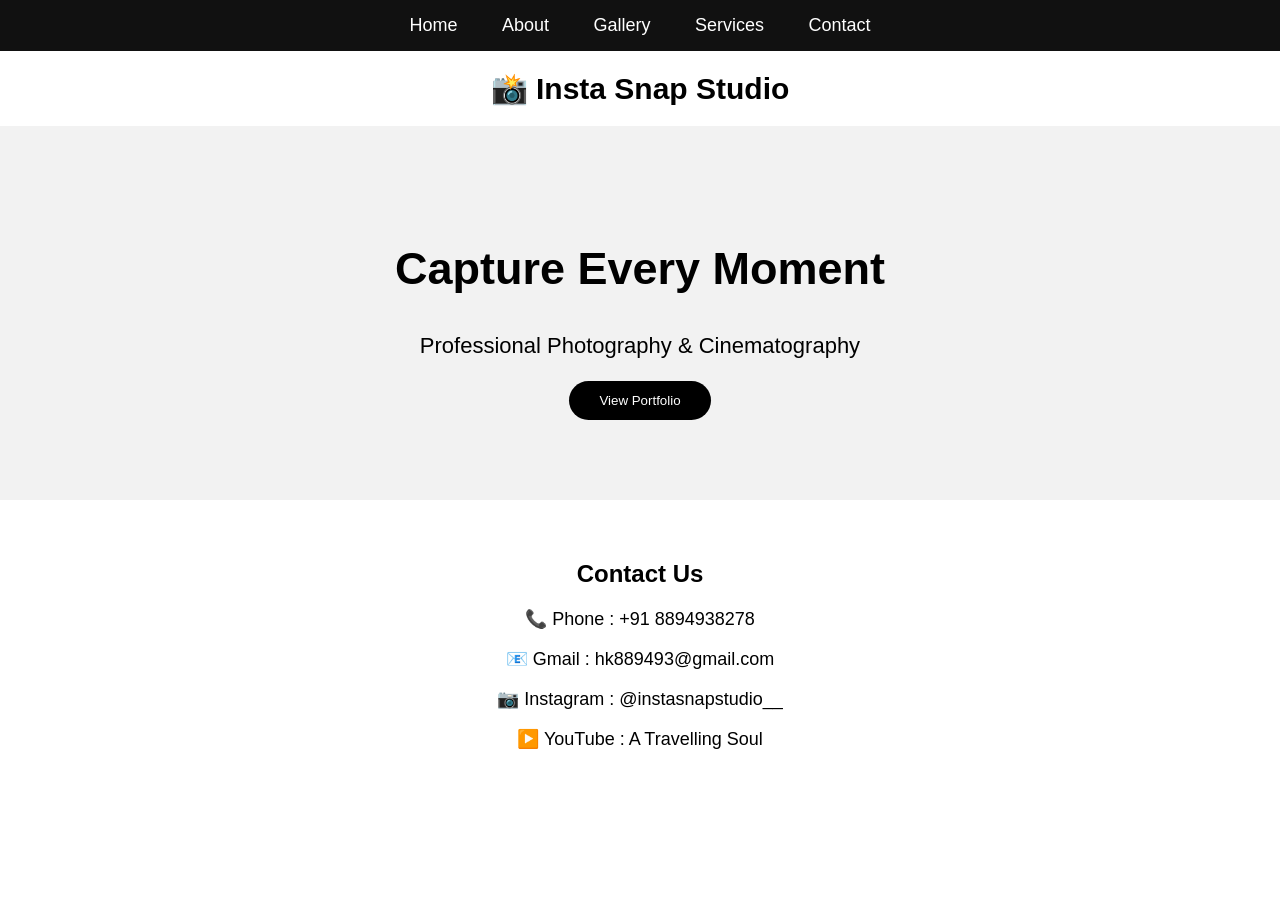
==== insta snap studio/templates/index.html @ f19539c8 "Add files via upload" ====
<!DOCTYPE html>
<html lang="en">

<head>

<meta charset="UTF-8">
<meta name="viewport" content="width=device-width, initial-scale=1.0">

<title>Insta Snap Studio</title>

<link rel="stylesheet" href="{{ url_for('static', filename='css/style.css') }}">

<style>

body{
    margin:0;
    font-family:Arial, sans-serif;
}


/* Navbar */

nav{
    background:#111;
    padding:15px;
    text-align:center;
}

nav a{
    color:white;
    text-decoration:none;
    margin:20px;
    font-size:18px;
}

nav a:hover{
    color:#ffcc00;
}


/* Header */

header{
    text-align:center;
    padding:20px;
}

.logo{
    font-size:30px;
    font-weight:bold;
}


/* Hero */

.hero{
    text-align:center;
    padding:80px 20px;
    background:#f2f2f2;
}

.hero h1{
    font-size:45px;
}

.hero p{
    font-size:22px;
}


button{
    padding:12px 30px;
    background:black;
    color:white;
    border:none;
    border-radius:20px;
    cursor:pointer;
}

button:hover{
    background:#ffcc00;
    color:black;
}


/* Contact */

.contact{
    text-align:center;
    padding:40px;
}

.contact p{
    font-size:18px;
}


</style>

</head>


<body>


<nav>
    <a href="/">Home</a>
    <a href="/about">About</a>
    <a href="/gallery">Gallery</a>
    <a href="/services">Services</a>
    <a href="/contact">Contact</a>
</nav>


<header>

<div class="logo">
📸 Insta Snap Studio
</div>

</header>


<section class="hero">

<h1>Capture Every Moment</h1>

<p>Professional Photography & Cinematography</p>

<button>View Portfolio</button>

</section>


<section class="contact">

<h2>Contact Us</h2>

<p>📞 Phone : +91 8894938278</p>

<p>📧 Gmail : hk889493@gmail.com</p>

<p>📷 Instagram : @instasnapstudio__</p>

<p>▶️ YouTube : A Travelling Soul</p>

</section>


</body>

</html>
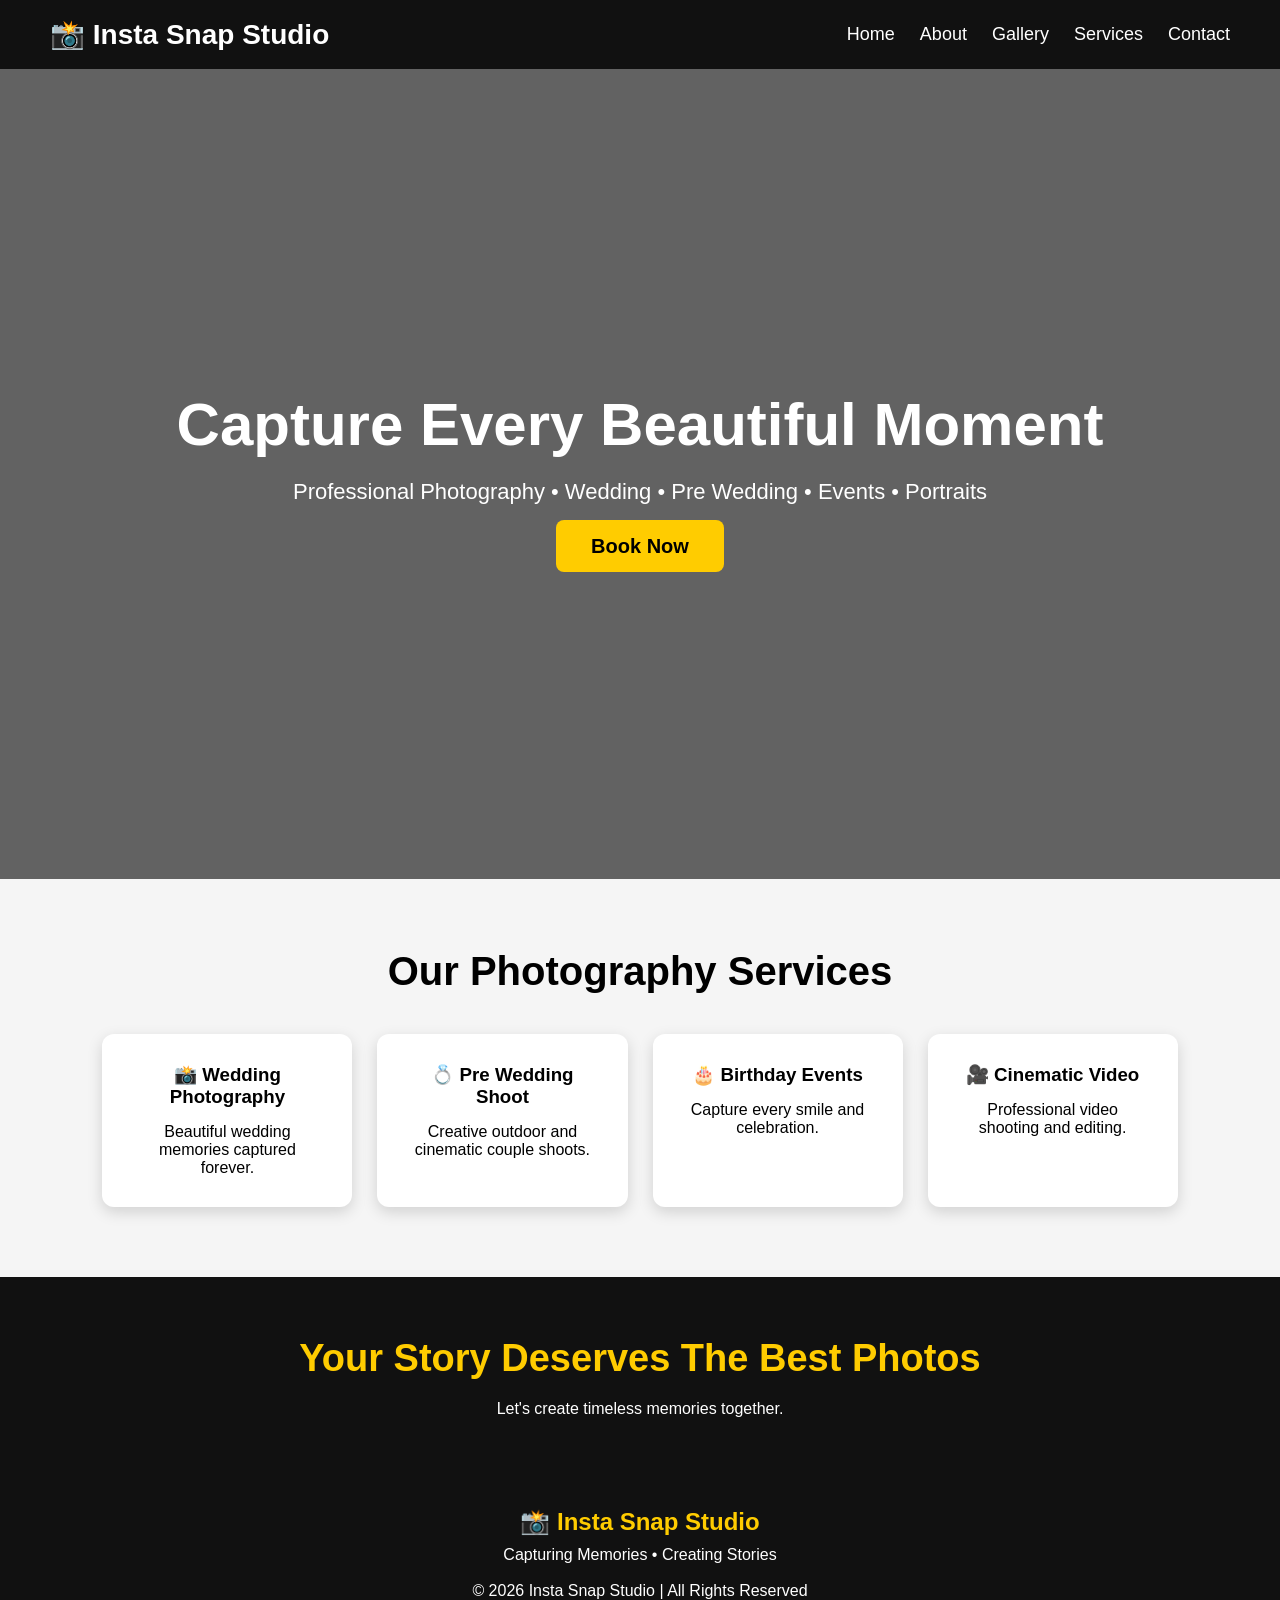
==== commit 92113157: "Updated photography website" ====
--- a/insta snap studio/templates/index.html
+++ b/insta snap studio/templates/index.html
@@ -1,6 +1,5 @@
 <!DOCTYPE html>
 <html lang="en">
-
 <head>
 
 <meta charset="UTF-8">
@@ -8,145 +7,280 @@
 
 <title>Insta Snap Studio</title>
 
-<link rel="stylesheet" href="{{ url_for('static', filename='css/style.css') }}">
-
 <style>
 
+*{
+margin:0;
+padding:0;
+box-sizing:border-box;
+font-family:Arial,sans-serif;
+scroll-behavior:smooth;
+}
+
 body{
-    margin:0;
-    font-family:Arial, sans-serif;
-}
-
+background:#f5f5f5;
+}
 
 /* Navbar */
 
 nav{
-    background:#111;
-    padding:15px;
-    text-align:center;
-}
-
-nav a{
-    color:white;
-    text-decoration:none;
-    margin:20px;
-    font-size:18px;
-}
-
-nav a:hover{
-    color:#ffcc00;
-}
-
-
-/* Header */
-
-header{
-    text-align:center;
-    padding:20px;
+background:#111;
+padding:18px;
+display:flex;
+justify-content:space-between;
+align-items:center;
+padding-left:50px;
+padding-right:50px;
+position:sticky;
+top:0;
+z-index:1000;
 }
 
 .logo{
-    font-size:30px;
-    font-weight:bold;
-}
-
+color:#fff;
+font-size:28px;
+font-weight:bold;
+}
+
+nav ul{
+display:flex;
+list-style:none;
+}
+
+nav ul li{
+margin-left:25px;
+}
+
+nav ul li a{
+text-decoration:none;
+color:white;
+font-size:18px;
+transition:.3s;
+}
+
+nav ul li a:hover{
+color:#ffcc00;
+}
 
 /* Hero */
 
 .hero{
-    text-align:center;
-    padding:80px 20px;
-    background:#f2f2f2;
+height:90vh;
+background:
+linear-gradient(rgba(0,0,0,.6),rgba(0,0,0,.6)),
+url("{{ url_for('static', filename='images/photo1.jpg') }}");
+background-size:cover;
+background-position:center;
+display:flex;
+justify-content:center;
+align-items:center;
+text-align:center;
+color:white;
 }
 
 .hero h1{
-    font-size:45px;
+font-size:60px;
+margin-bottom:20px;
 }
 
 .hero p{
-    font-size:22px;
-}
-
-
-button{
-    padding:12px 30px;
-    background:black;
-    color:white;
-    border:none;
-    border-radius:20px;
-    cursor:pointer;
-}
-
-button:hover{
-    background:#ffcc00;
-    color:black;
-}
-
-
-/* Contact */
-
-.contact{
-    text-align:center;
-    padding:40px;
-}
-
-.contact p{
-    font-size:18px;
-}
-
+font-size:22px;
+margin-bottom:30px;
+}
+
+.hero a{
+text-decoration:none;
+background:#ffcc00;
+color:black;
+padding:15px 35px;
+border-radius:8px;
+font-size:20px;
+font-weight:bold;
+transition:.3s;
+}
+
+.hero a:hover{
+background:white;
+}
+
+/* Services */
+
+.services{
+padding:70px 8%;
+text-align:center;
+}
+
+.services h2{
+font-size:40px;
+margin-bottom:40px;
+}
+
+.cards{
+display:grid;
+grid-template-columns:repeat(auto-fit,minmax(250px,1fr));
+gap:25px;
+}
+
+.card{
+background:white;
+padding:30px;
+border-radius:12px;
+box-shadow:0 5px 15px rgba(0,0,0,.15);
+transition:.4s;
+}
+
+.card:hover{
+transform:translateY(-10px);
+background:#111;
+color:white;
+}
+
+.card h3{
+margin-bottom:15px;
+}
+
+/* CTA */
+
+.cta{
+background:#111;
+color:white;
+text-align:center;
+padding:60px 20px;
+}
+
+.cta h2{
+color:#ffcc00;
+margin-bottom:20px;
+font-size:38px;
+}
+
+/* Footer */
+
+footer{
+background:#111;
+color:white;
+text-align:center;
+padding:30px;
+}
+
+footer h2{
+color:#ffcc00;
+margin-bottom:10px;
+}
+
+@media(max-width:768px){
+
+nav{
+flex-direction:column;
+}
+
+nav ul{
+flex-wrap:wrap;
+justify-content:center;
+margin-top:15px;
+}
+
+.hero h1{
+font-size:38px;
+}
+
+.hero p{
+font-size:18px;
+}
+
+}
 
 </style>
 
 </head>
 
-
 <body>
 
-
 <nav>
-    <a href="/">Home</a>
-    <a href="/about">About</a>
-    <a href="/gallery">Gallery</a>
-    <a href="/services">Services</a>
-    <a href="/contact">Contact</a>
-</nav>
-
-
-<header>
 
 <div class="logo">
 📸 Insta Snap Studio
 </div>
 
-</header>
-
+<ul>
+
+<li><a href="/">Home</a></li>
+<li><a href="/about">About</a></li>
+<li><a href="/gallery">Gallery</a></li>
+<li><a href="/services">Services</a></li>
+<li><a href="/contact">Contact</a></li>
+
+</ul>
+
+</nav>
 
 <section class="hero">
 
-<h1>Capture Every Moment</h1>
-
-<p>Professional Photography & Cinematography</p>
-
-<button>View Portfolio</button>
+<div>
+
+<h1>Capture Every Beautiful Moment</h1>
+
+<p>
+Professional Photography • Wedding • Pre Wedding • Events • Portraits
+</p>
+
+<a href="/contact">Book Now</a>
+
+</div>
 
 </section>
 
-
-<section class="contact">
-
-<h2>Contact Us</h2>
-
-<p>📞 Phone : +91 8894938278</p>
-
-<p>📧 Gmail : hk889493@gmail.com</p>
-
-<p>📷 Instagram : @instasnapstudio__</p>
-
-<p>▶️ YouTube : A Travelling Soul</p>
+<section class="services">
+
+<h2>Our Photography Services</h2>
+
+<div class="cards">
+
+<div class="card">
+<h3>📸 Wedding Photography</h3>
+<p>Beautiful wedding memories captured forever.</p>
+</div>
+
+<div class="card">
+<h3>💍 Pre Wedding Shoot</h3>
+<p>Creative outdoor and cinematic couple shoots.</p>
+</div>
+
+<div class="card">
+<h3>🎂 Birthday Events</h3>
+<p>Capture every smile and celebration.</p>
+</div>
+
+<div class="card">
+<h3>🎥 Cinematic Video</h3>
+<p>Professional video shooting and editing.</p>
+</div>
+
+</div>
 
 </section>
 
+<section class="cta">
+
+<h2>Your Story Deserves The Best Photos</h2>
+
+<p>
+Let's create timeless memories together.
+</p>
+
+</section>
+
+<footer>
+
+<h2>📸 Insta Snap Studio</h2>
+
+<p>Capturing Memories • Creating Stories</p>
+
+<br>
+
+<p>© 2026 Insta Snap Studio | All Rights Reserved</p>
+
+</footer>
 
 </body>
-
 </html>
